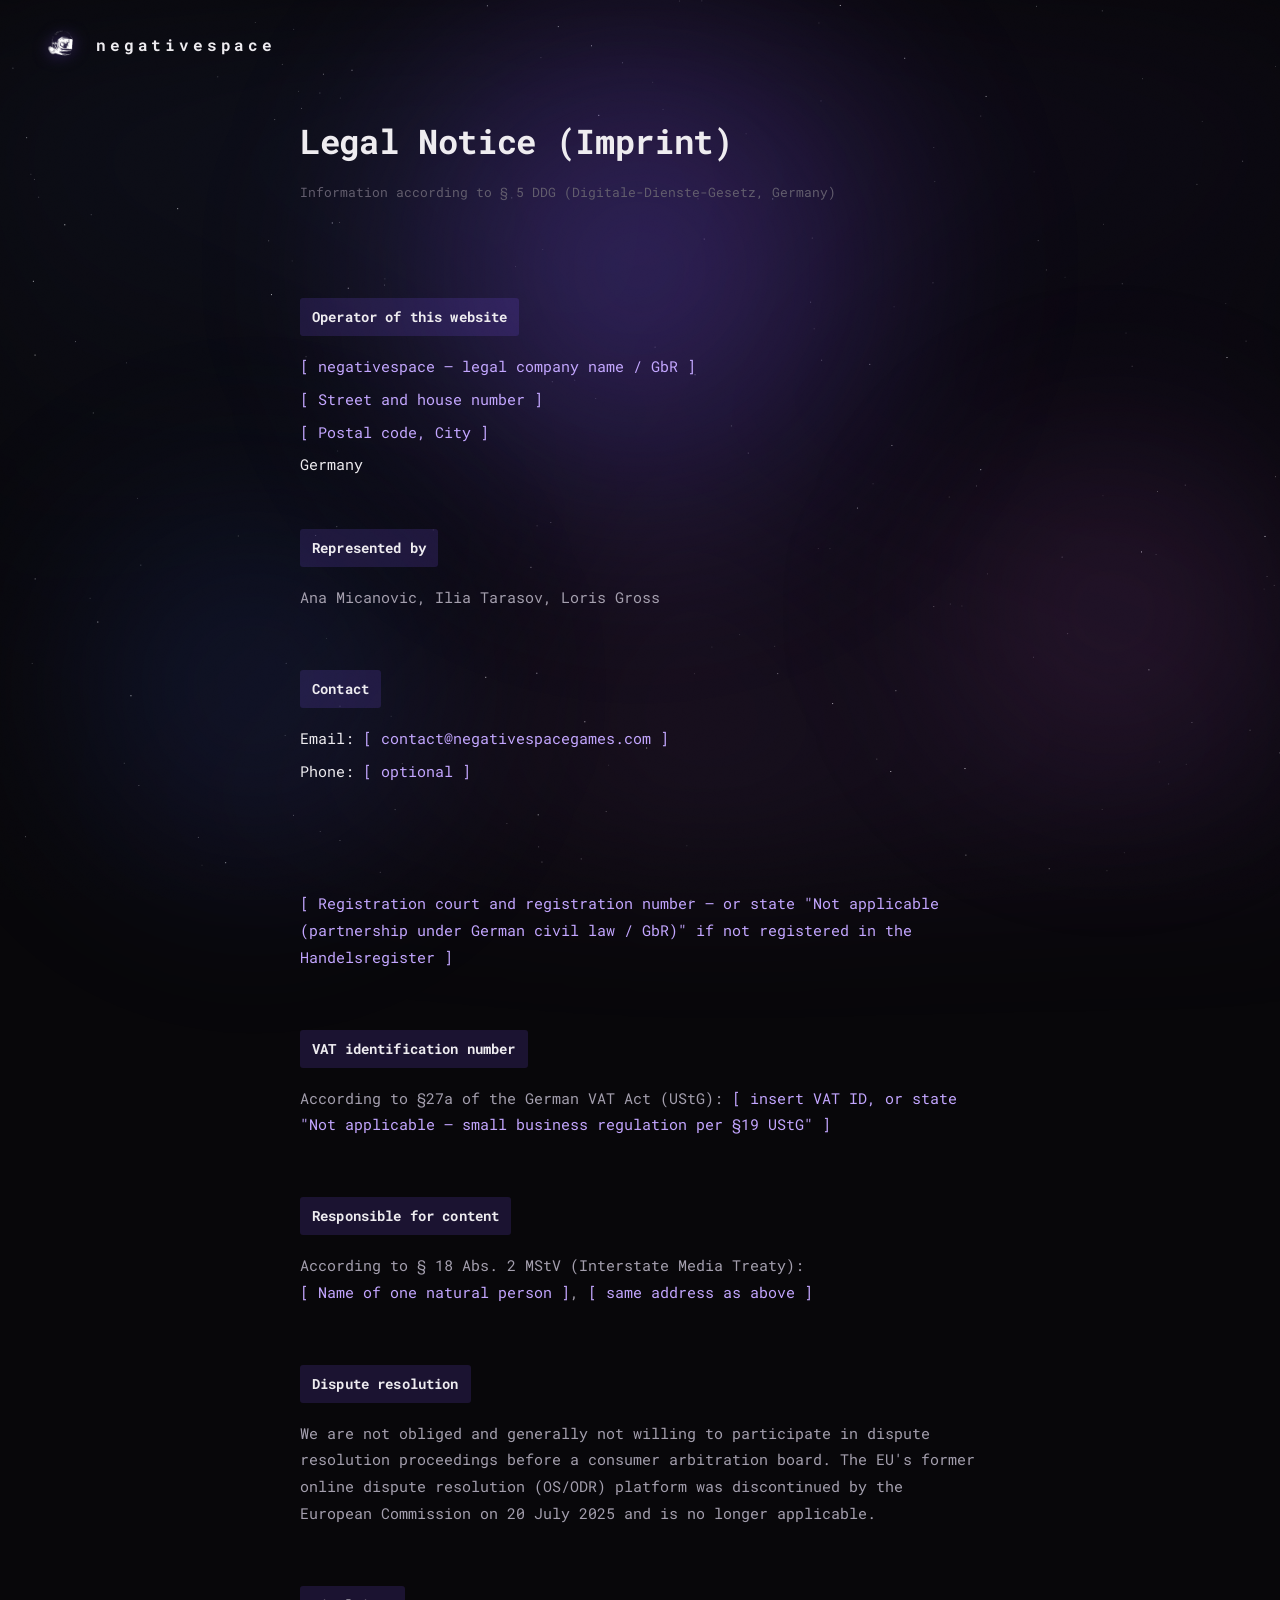
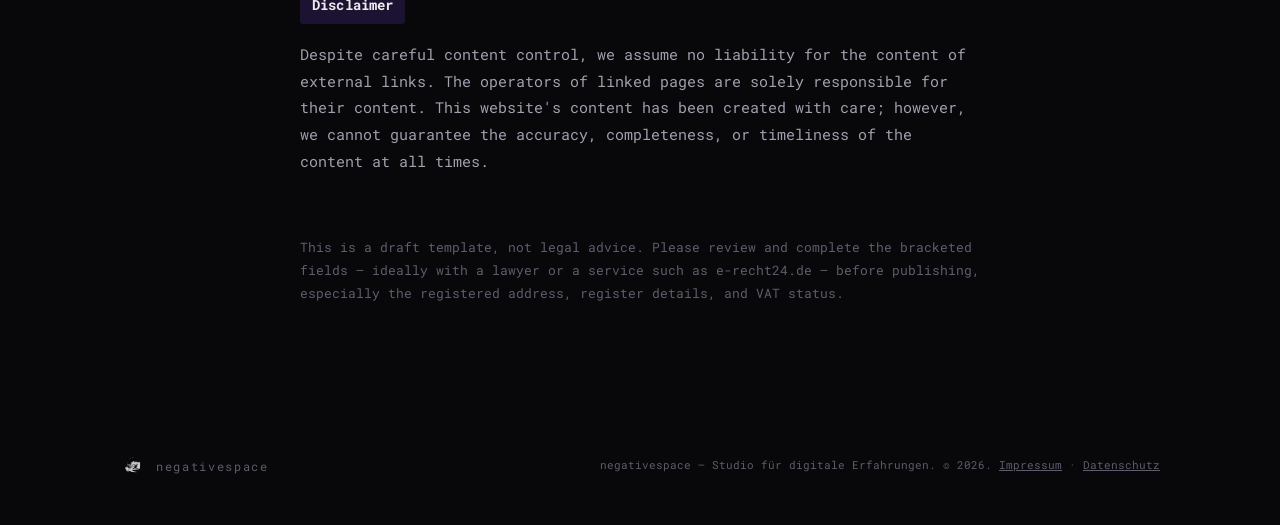
==== impressum.html @ ac044230 "legalized" ====
<!doctype html>
<html lang="en">
<head>
<meta charset="UTF-8">
<meta name="viewport" content="width=device-width, initial-scale=1.0">
<title>Legal Notice — negativespace</title>
<link rel="preconnect" href="https://fonts.googleapis.com">
<link href="https://fonts.googleapis.com/css2?family=Roboto+Mono:wght@400;500;700&display=swap" rel="stylesheet">
<link rel="stylesheet" href="assets/legal.css">
</head>
<body>
<div class="stars-a"></div>
<div class="stars-b" id="starsB"></div>
<div class="nebula-field" id="nebulaField">
  <div class="neb-swirl"></div>
  <div class="neb neb-1"></div>
  <div class="neb neb-2"></div>
  <div class="neb neb-3"></div>
</div>
<div class="grain"></div>

<nav>
  <a href="index.html" style="display:flex; align-items:center; gap:14px; text-decoration:none;">
    <img src="assets/negativespace-mark.webp" alt="negativespace mark">
    <span class="nav-word">negativespace</span>
  </a>
</nav>

<div class="wrap">
  <div class="page-title reveal">Legal Notice (Imprint)</div>
  <div class="page-sub reveal delay-1">Information according to § 5 DDG (Digitale-Dienste-Gesetz, Germany)</div>

  <div class="label reveal">Operator of this website</div>
  <div class="block"><span class="ph">[ negativespace — legal company name / GbR ]</span></div>
  <div class="block"><span class="ph">[ Street and house number ]</span></div>
  <div class="block"><span class="ph">[ Postal code, City ]</span></div>
  <div class="block">Germany</div>

  <div class="label reveal">Represented by</div>
  <p>Ana Micanovic, Ilia Tarasov, Loris Gross</p>

  <div class="label reveal">Contact</div>
  <div class="block">Email: <span class="ph">[ contact@negativespacegames.com ]</span></div>
  <div class="block">Phone: <span class="ph">[ optional ]</span></div>

  <div class="label reveal">Commercial register</div>
  <p><span class="ph">[ Registration court and registration number — or state "Not applicable (partnership under German civil law / GbR)" if not registered in the Handelsregister ]</span></p>

  <div class="label reveal">VAT identification number</div>
  <p>According to §27a of the German VAT Act (UStG): <span class="ph">[ insert VAT ID, or state "Not applicable — small business regulation per §19 UStG" ]</span></p>

  <div class="label reveal">Responsible for content</div>
  <p>According to § 18 Abs. 2 MStV (Interstate Media Treaty):<br>
  <span class="ph">[ Name of one natural person ]</span>, <span class="ph">[ same address as above ]</span></p>

  <div class="label reveal">Dispute resolution</div>
  <p>We are not obliged and generally not willing to participate in dispute resolution proceedings before a consumer arbitration board. The EU's former online dispute resolution (OS/ODR) platform was discontinued by the European Commission on 20 July 2025 and is no longer applicable.</p>

  <div class="label reveal">Disclaimer</div>
  <p>Despite careful content control, we assume no liability for the content of external links. The operators of linked pages are solely responsible for their content. This website's content has been created with care; however, we cannot guarantee the accuracy, completeness, or timeliness of the content at all times.</p>

  <p class="faint" style="margin-top:60px;">This is a draft template, not legal advice. Please review and complete the bracketed fields — ideally with a lawyer or a service such as e-recht24.de — before publishing, especially the registered address, register details, and VAT status.</p>
</div>

<footer>
  <div class="footer-mark">
    <img src="assets/negativespace-mark.webp" alt="negativespace">
    <span class="footer-word">negativespace</span>
  </div>
  <div class="footer-legal">negativespace — Studio für digitale Erfahrungen. © 2026. <a href="impressum.html">Impressum</a> · <a href="datenschutz.html">Datenschutz</a></div>
</footer>

<script>
(function(){
  var reduced = window.matchMedia('(prefers-reduced-motion: reduce)').matches;
  var starsB = document.getElementById('starsB');
  var nebula = document.getElementById('nebulaField');
  var ticking = false;

  function onScroll(){
    if (reduced) return;
    var y = window.scrollY || window.pageYOffset;
    if (starsB) starsB.style.transform = 'translateY(' + (y * 0.04) + 'px)';
    if (nebula) nebula.style.transform = 'translateY(' + (y * -0.03) + 'px)';
    ticking = false;
  }
  window.addEventListener('scroll', function(){
    if (!ticking){ window.requestAnimationFrame(onScroll); ticking = true; }
  }, { passive: true });

  var revealEls = document.querySelectorAll('.reveal');
  if ('IntersectionObserver' in window && !reduced){
    var io = new IntersectionObserver(function(entries){
      entries.forEach(function(entry){
        if (entry.isIntersecting){
          entry.target.classList.add('in-view');
          io.unobserve(entry.target);
        }
      });
    }, { threshold: 0.1, rootMargin: '0px 0px -40px 0px' });
    revealEls.forEach(function(el){ io.observe(el); });
  } else {
    revealEls.forEach(function(el){ el.classList.add('in-view'); });
  }
})();
</script>

</body>
</html>
---- assets/legal.css ----
:root{
  --void:#08070a;
  --ink:#eeecf0;
  --ink-dim:#a49fae;
  --ink-faint:#615c6c;
  --signal:#8657ff;
  --signal-2:#c3a6ff;
  --signal-bg: rgba(134,87,255,0.16);
  --font-mono: 'Roboto Mono', monospace;
}

*{ box-sizing:border-box; }
html{ scroll-behavior:smooth; }
body{
  margin:0;
  background:var(--void);
  color:var(--ink);
  font-family:var(--font-mono);
  line-height:1.85;
  font-size:14.5px;
  -webkit-font-smoothing:antialiased;
  overflow-x:hidden;
  position:relative;
}

/* ---------- ambient space layers: identical to index.html, fixed = present behind everything ---------- */
.stars-a, .stars-b{
  position:fixed; inset:0; z-index:0; pointer-events:none; width:1px; height:1px;
}
.stars-a{ box-shadow:63.94vw 2.5vh rgba(255,255,255,0.35), 22.32vw 73.65vh rgba(255,255,255,0.49), 89.22vw 8.69vh rgba(255,255,255,0.4), 2.98vw 21.86vh rgba(255,255,255,0.43), 2.65vw 19.88vh rgba(255,255,255,0.48), 54.49vw 22.04vh rgba(255,255,255,0.46), 80.94vw 0.65vh rgba(255,255,255,0.53), 69.81vw 34.03vh rgba(255,255,255,0.3), 95.72vw 33.66vh rgba(255,255,255,0.28), 9.67vw 84.75vh rgba(255,255,255,0.46), 80.71vw 72.97vh rgba(255,255,255,0.44), 97.31vw 37.85vh rgba(255,255,255,0.44), 82.94vw 61.85vh rgba(255,255,255,0.55), 57.74vw 70.46vh rgba(255,255,255,0.27), 22.79vw 28.94vh rgba(255,255,255,0.28), 23.28vw 10.1vh rgba(255,255,255,0.35), 63.57vw 36.48vh rgba(255,255,255,0.38), 20.95vw 26.7vh rgba(255,255,255,0.58), 64.8vw 60.91vh rgba(255,255,255,0.31), 72.91vw 16.34vh rgba(255,255,255,0.38), 98.95vw 64.0vh rgba(255,255,255,0.44), 68.46vw 84.29vh rgba(255,255,255,0.52), 22.9vw 3.21vh rgba(255,255,255,0.36), 26.77vw 21.1vh rgba(255,255,255,0.58), 87.64vw 31.47vh rgba(255,255,255,0.48), 39.56vw 91.45vh rgba(255,255,255,0.41), 26.49vw 24.66vh rgba(255,255,255,0.45), 26.27vw 58.46vh rgba(255,255,255,0.56), 39.94vw 21.93vh rgba(255,255,255,0.6), 50.95vw 9.09vh rgba(255,255,255,0.27), 10.96vw 62.74vh rgba(255,255,255,0.53), 42.22vw 6.35vh rgba(255,255,255,0.38), 99.61vw 52.91vh rgba(255,255,255,0.59), 86.08vw 1.15vh rgba(255,255,255,0.5), 68.17vw 53.7vh rgba(255,255,255,0.34), 64.1vw 11.16vh rgba(255,255,255,0.4), 45.37vw 95.38vh rgba(255,255,255,0.56), 26.34vw 50.06vh rgba(255,255,255,0.31), 91.26vw 87.05vh rgba(255,255,255,0.35), 63.89vw 60.9vh rgba(255,255,255,0.3), 76.25vw 53.94vh rgba(255,255,255,0.52), 53.04vw 0.06vh rgba(255,255,255,0.36), 1.95vw 92.91vh rgba(255,255,255,0.56), 83.17vw 30.75vh rgba(255,255,255,0.27), 87.8vw 94.69vh rgba(255,255,255,0.28), 48.6vw 6.92vh rgba(255,255,255,0.52), 76.58vw 12.84vh rgba(255,255,255,0.42), 54.98vw 26.51vh rgba(255,255,255,0.56), 42.31vw 21.18vh rgba(255,255,255,0.44), 72.99vw 20.12vh rgba(255,255,255,0.36), 99.51vw 64.99vh rgba(255,255,255,0.4), 51.76vw 12.1vh rgba(255,255,255,0.33), 33.81vw 58.83vh rgba(255,255,255,0.33), 22.02vw 7.1vh rgba(255,255,255,0.47), 22.89vw 90.54vh rgba(255,255,255,0.55), 7.09vw 23.8vh rgba(255,255,255,0.48), 21.42vw 13.23vh rgba(255,255,255,0.58), 57.1vw 47.27vh rgba(255,255,255,0.52), 80.75vw 19.04vh rgba(255,255,255,0.28), 43.11vw 42.36vh rgba(255,255,255,0.41), 72.91vw 67.34vh rgba(255,255,255,0.59), 9.84vw 40.26vh rgba(255,255,255,0.37), 86.17vw 24.87vh rgba(255,255,255,0.32), 44.86vw 42.19vh rgba(255,255,255,0.35), 24.98vw 92.33vh rgba(255,255,255,0.41), 86.13vw 55.03vh rgba(255,255,255,0.27), 99.93vw 83.6vh rgba(255,255,255,0.59), 92.64vw 84.87vh rgba(255,255,255,0.31), 48.56vw 21.37vh rgba(255,255,255,0.39), 5.86vw 37.9vh rgba(255,255,255,0.59), 26.52vw 78.41vh rgba(255,255,255,0.41), 42.3vw 95.73vh rgba(255,255,255,0.6), 55.58vw 71.84vh rgba(255,255,255,0.3), 29.67vw 96.87vh rgba(255,255,255,0.45), 54.22vw 74.8vh rgba(255,255,255,0.27), 58.42vw 50.29vh rgba(255,255,255,0.55), 15.74vw 96.08vh rgba(255,255,255,0.28), 18.58vw 59.5vh rgba(255,255,255,0.49), 23.52vw 11.99vh rgba(255,255,255,0.56), 24.62vw 59.45vh rgba(255,255,255,0.47), 41.92vw 58.37vh rgba(255,255,255,0.43), 93.47vw 20.43vh rgba(255,255,255,0.5), 23.87vw 39.58vh rgba(255,255,255,0.49), 30.0vw 31.62vh rgba(255,255,255,0.51), 7.25vw 45.83vh rgba(255,255,255,0.6), 99.61vw 7.33vh rgba(255,255,255,0.32), 26.52vw 93.33vh rgba(255,255,255,0.56), 87.93vw 36.95vh rgba(255,255,255,0.31), 83.37vw 70.35vh rgba(255,255,255,0.46), 98.72vw 65.4vh rgba(255,255,255,0.25), 81.71vw 29.94vh rgba(255,255,255,0.48), 93.89vw 13.43vh rgba(255,255,255,0.29), 10.7vw 55.32vh rgba(255,255,255,0.35), 60.48vw 71.76vh rgba(255,255,255,0.32), 63.42vw 26.4vh rgba(255,255,255,0.42), 90.53vw 84.61vh rgba(255,255,255,0.28), 42.36vw 27.67vh rgba(255,255,255,0.25), 77.11vw 63.71vh rgba(255,255,255,0.34), 74.12vw 55.17vh rgba(255,255,255,0.4), 0.97vw 7.52vh rgba(255,255,255,0.56), 90.39vw 54.56vh rgba(255,255,255,0.54), 58.25vw 14.81vh rgba(255,255,255,0.29), 30.83vw 89.9vh rgba(255,255,255,0.53), 86.07vw 89.89vh rgba(255,255,255,0.32), 24.95vw 10.28vh rgba(255,255,255,0.52), 88.41vw 40.64vh rgba(255,255,255,0.47), 15.46vw 92.99vh rgba(255,255,255,0.55), 97.62vw 81.08vh rgba(255,255,255,0.56), 2.48vw 73.66vh rgba(255,255,255,0.37), 93.08vw 80.22vh rgba(255,255,255,0.55), 81.07vw 26.68vh rgba(255,255,255,0.53), 10.81vw 87.22vh rgba(255,255,255,0.55), 22.24vw 81.66vh rgba(255,255,255,0.41), 30.52vw 79.53vh rgba(255,255,255,0.33), 2.37vw 19.31vh rgba(255,255,255,0.36), 86.44vw 96.69vh rgba(255,255,255,0.35), 64.15vw 39.97vh rgba(255,255,255,0.59), 53.62vw 93.92vh rgba(255,255,255,0.29), 97.04vw 17.86vh rgba(255,255,255,0.59), 26.55vw 10.84vh rgba(255,255,255,0.4), 72.85vw 31.37vh rgba(255,255,255,0.46), 51.14vw 38.52vh rgba(255,255,255,0.45), 25.47vw 70.88vh rgba(255,255,255,0.25), 92.56vw 53.85vh rgba(255,255,255,0.5), 74.2vw 67.06vh rgba(255,255,255,0.38), 7.0vw 66.42vh rgba(255,255,255,0.37), 31.39vw 84.8vh rgba(255,255,255,0.5), 30.03vw 30.93vh rgba(255,255,255,0.39), 40.24vw 29.57vh rgba(255,255,255,0.29), 42.04vw 94.04vh rgba(255,255,255,0.49), 90.28vw 61.55vh rgba(255,255,255,0.36), 54.79vw 0.04vh rgba(255,255,255,0.35), 42.99vw 58.0vh rgba(255,255,255,0.48), 46.5vw 44.22vh rgba(255,255,255,0.32), 47.32vw 90.12vh rgba(255,255,255,0.53), 16.97vw 8.48vh rgba(255,255,255,0.43), 63.29vw 33.52vh rgba(255,255,255,0.54), 75.11vw 67.28vh rgba(255,255,255,0.33), 19.91vw 2.44vh rgba(255,255,255,0.34), 47.51vw 84.97vh rgba(255,255,255,0.28); opacity:0.55; }
.stars-b{ box-shadow:41.44vw 62.98vh rgba(255,255,255,0.59), 69.64vw 49.44vh rgba(255,255,255,0.61), 65.61vw 0.55vh rgba(255,255,255,0.84), 77.0vw 10.66vh rgba(255,255,255,0.69), 17.59vw 95.8vh rgba(255,255,255,0.73), 5.02vw 24.92vh rgba(255,255,255,0.88), 45.65vw 80.14vh rgba(255,255,255,0.8), 98.79vw 59.55vh rgba(255,255,255,0.93), 89.14vw 61.27vh rgba(255,255,255,0.82), 50.48vw 83.06vh rgba(255,255,255,0.75), 89.72vw 74.37vh rgba(255,255,255,0.71), 25.92vw 24.72vh rgba(255,255,255,0.79), 76.58vw 52.13vh rgba(255,255,255,0.78), 27.46vw 7.75vh rgba(255,255,255,0.63), 27.17vw 31.97vh rgba(255,255,255,0.74), 13.84vw 23.13vh rgba(255,255,255,0.81), 70.64vw 6.42vh rgba(255,255,255,0.68), 54.26vw 41.58vh rgba(255,255,255,0.59), 42.01vw 90.48vh rgba(255,255,255,0.76), 69.55vw 85.67vh rgba(255,255,255,0.84), 38.04vw 0.59vh rgba(255,255,255,0.66), 75.35vw 85.34vh rgba(255,255,255,0.93), 41.9vw 74.75vh rgba(255,255,255,0.75), 60.33vw 22.05vh rgba(255,255,255,0.6), 43.58vw 2.9vh rgba(255,255,255,0.65), 67.91vw 40.43vh rgba(255,255,255,0.57), 46.74vw 12.76vh rgba(255,255,255,0.78), 2.7vw 39.4vh rgba(255,255,255,0.75), 2.71vw 64.27vh rgba(255,255,255,0.56), 46.17vw 5.03vh rgba(255,255,255,0.67), 21.17vw 32.68vh rgba(255,255,255,0.84), 37.91vw 75.2vh rgba(255,255,255,0.87), 25.23vw 8.19vh rgba(255,255,255,0.51), 53.94vw 99.99vh rgba(255,255,255,0.66), 65.01vw 78.12vh rgba(255,255,255,0.79), 75.42vw 94.96vh rgba(255,255,255,0.59), 2.04vw 15.24vh rgba(255,255,255,0.56), 66.95vw 56.4vh rgba(255,255,255,0.6), 69.95vw 76.69vh rgba(255,255,255,0.58), 60.72vw 74.79vh rgba(255,255,255,0.55), 81.93vw 96.47vh rgba(255,255,255,0.55), 2.57vw 31.2vh rgba(255,255,255,0.8), 95.82vw 39.67vh rgba(255,255,255,0.82), 7.6vw 69.06vh rgba(255,255,255,0.78), 10.19vw 77.25vh rgba(255,255,255,0.88); opacity:0.85; animation:twinkle 7s ease-in-out infinite; will-change:transform; }
@keyframes twinkle{ 0%,100%{opacity:0.85;} 50%{opacity:0.35;} }

.nebula-field{ position:fixed; inset:-15%; z-index:0; pointer-events:none; will-change:transform; }
.neb{ position:absolute; border-radius:50%; filter:blur(70px); }
.neb-1{
  width:760px; height:760px; top:2%; left:50%; transform:translateX(-50%);
  background:radial-gradient(circle, rgba(134,87,255,0.30), transparent 65%);
  animation:drift-a 24s ease-in-out infinite;
}
.neb-2{
  width:560px; height:560px; bottom:6%; left:10%;
  background:radial-gradient(circle, rgba(70,110,255,0.15), transparent 70%);
  animation:drift-b 30s ease-in-out infinite;
}
.neb-3{
  width:520px; height:520px; bottom:14%; right:6%;
  background:radial-gradient(circle, rgba(210,90,220,0.13), transparent 70%);
  animation:drift-a 20s ease-in-out infinite reverse;
}
.neb-swirl{
  position:absolute; inset:14% 8%;
  background:conic-gradient(from 0deg at 50% 50%,
    rgba(134,87,255,0.09), rgba(70,50,180,0.03) 22%,
    rgba(200,110,255,0.09) 48%, transparent 68%,
    rgba(90,130,255,0.07) 88%, rgba(134,87,255,0.09));
  filter:blur(80px);
  mix-blend-mode:screen;
  animation:swirl 50s linear infinite;
}
@keyframes drift-a{ 0%,100%{ transform:translate(0,0) scale(1); } 50%{ transform:translate(3%,4%) scale(1.05); } }
@keyframes drift-b{ 0%,100%{ transform:translate(0,0) scale(1); } 50%{ transform:translate(-4%,-3%) scale(0.96); } }
@keyframes swirl{ from{ transform:rotate(0deg); } to{ transform:rotate(360deg); } }

.grain{
  position:fixed; inset:0; z-index:999; pointer-events:none;
  opacity:0.03; mix-blend-mode:overlay;
  background-image:url("data:image/svg+xml,%3Csvg xmlns='http://www.w3.org/2000/svg' width='120' height='120'%3E%3Cfilter id='n'%3E%3CfeTurbulence type='fractalNoise' baseFrequency='0.85' numOctaves='2' stitchTiles='stitch'/%3E%3C/filter%3E%3Crect width='100%25' height='100%25' filter='url(%23n)'/%3E%3C/svg%3E");
}

.wrap{ max-width:760px; margin:0 auto; padding:0 40px 100px; position:relative; z-index:2; }

/* ---------- nav (transparent, identical to index.html) ---------- */
nav{
  position:sticky; top:0; z-index:50;
  display:flex; align-items:center;
  gap:14px;
  padding:24px 40px;
  background:transparent;
}
nav img{ height:42px; width:auto; filter: drop-shadow(0 0 8px rgba(134,87,255,0.5)); }
.nav-word{
  font-family:var(--font-mono); font-size:16px; font-weight:700; letter-spacing:0.24em;
  color:var(--ink);
}
nav a{ text-decoration:none; }

a{ color:var(--signal-2); }

.page-title{
  position:relative; z-index:2;
  font-size:clamp(24px,4vw,34px); font-weight:700; margin:20px 0 8px; letter-spacing:-0.01em;
}
.page-sub{ position:relative; z-index:2; color:var(--ink-faint); font-size:12.5px; margin-bottom:50px; }

.label{
  font-family:var(--font-mono); font-weight:700; font-size:14px;
  display:inline-block; padding:6px 12px; margin:44px 0 18px;
  background:var(--signal-bg); color:var(--ink); border-radius:3px;
  letter-spacing:0.01em;
}
.label:first-of-type{ margin-top:0; }

p{ color:var(--ink-dim); margin:0 0 14px; }
.block{ margin-bottom:6px; color:var(--ink); }
.faint{ color:var(--ink-faint); font-size:12.5px; }
.ph{ color:var(--signal-2); }
ul{ color:var(--ink-dim); padding-left:20px; margin:0 0 14px; }
li{ margin-bottom:6px; }

/* scroll reveal — identical to index.html */
.reveal{ opacity:0; transform:translateY(26px); transition:opacity .8s ease, transform .8s ease; }
.reveal.in-view{ opacity:1; transform:translateY(0); }
.reveal.delay-1{ transition-delay:.08s; }
.reveal.delay-2{ transition-delay:.16s; }
.reveal.delay-3{ transition-delay:.24s; }

footer{
  padding:34px 0 46px; display:flex; align-items:center; justify-content:space-between;
  flex-wrap:wrap; gap:14px; max-width:1040px; margin:0 auto; position:relative; z-index:1;
}
.footer-mark{ display:flex; align-items:center; gap:10px; }
.footer-mark img{ height:26px; opacity:0.8; }
.footer-word{ font-family:var(--font-mono); font-size:12px; letter-spacing:0.14em; color:var(--ink-faint); }
.footer-legal{ font-family:var(--font-mono); font-size:10.5px; color:var(--ink-faint); }
.footer-legal a{ color:var(--ink-faint); }

@media (max-width:780px){
  .wrap{ padding:0 22px 70px; }
  nav{ padding:16px 22px; }
  nav img{ height:34px; }
  footer{ padding:30px 22px 40px; }
}

@media (prefers-reduced-motion: reduce){
  *, *::before, *::after{ animation-duration:0.001ms !important; animation-iteration-count:1 !important; transition-duration:0.001ms !important; }
}
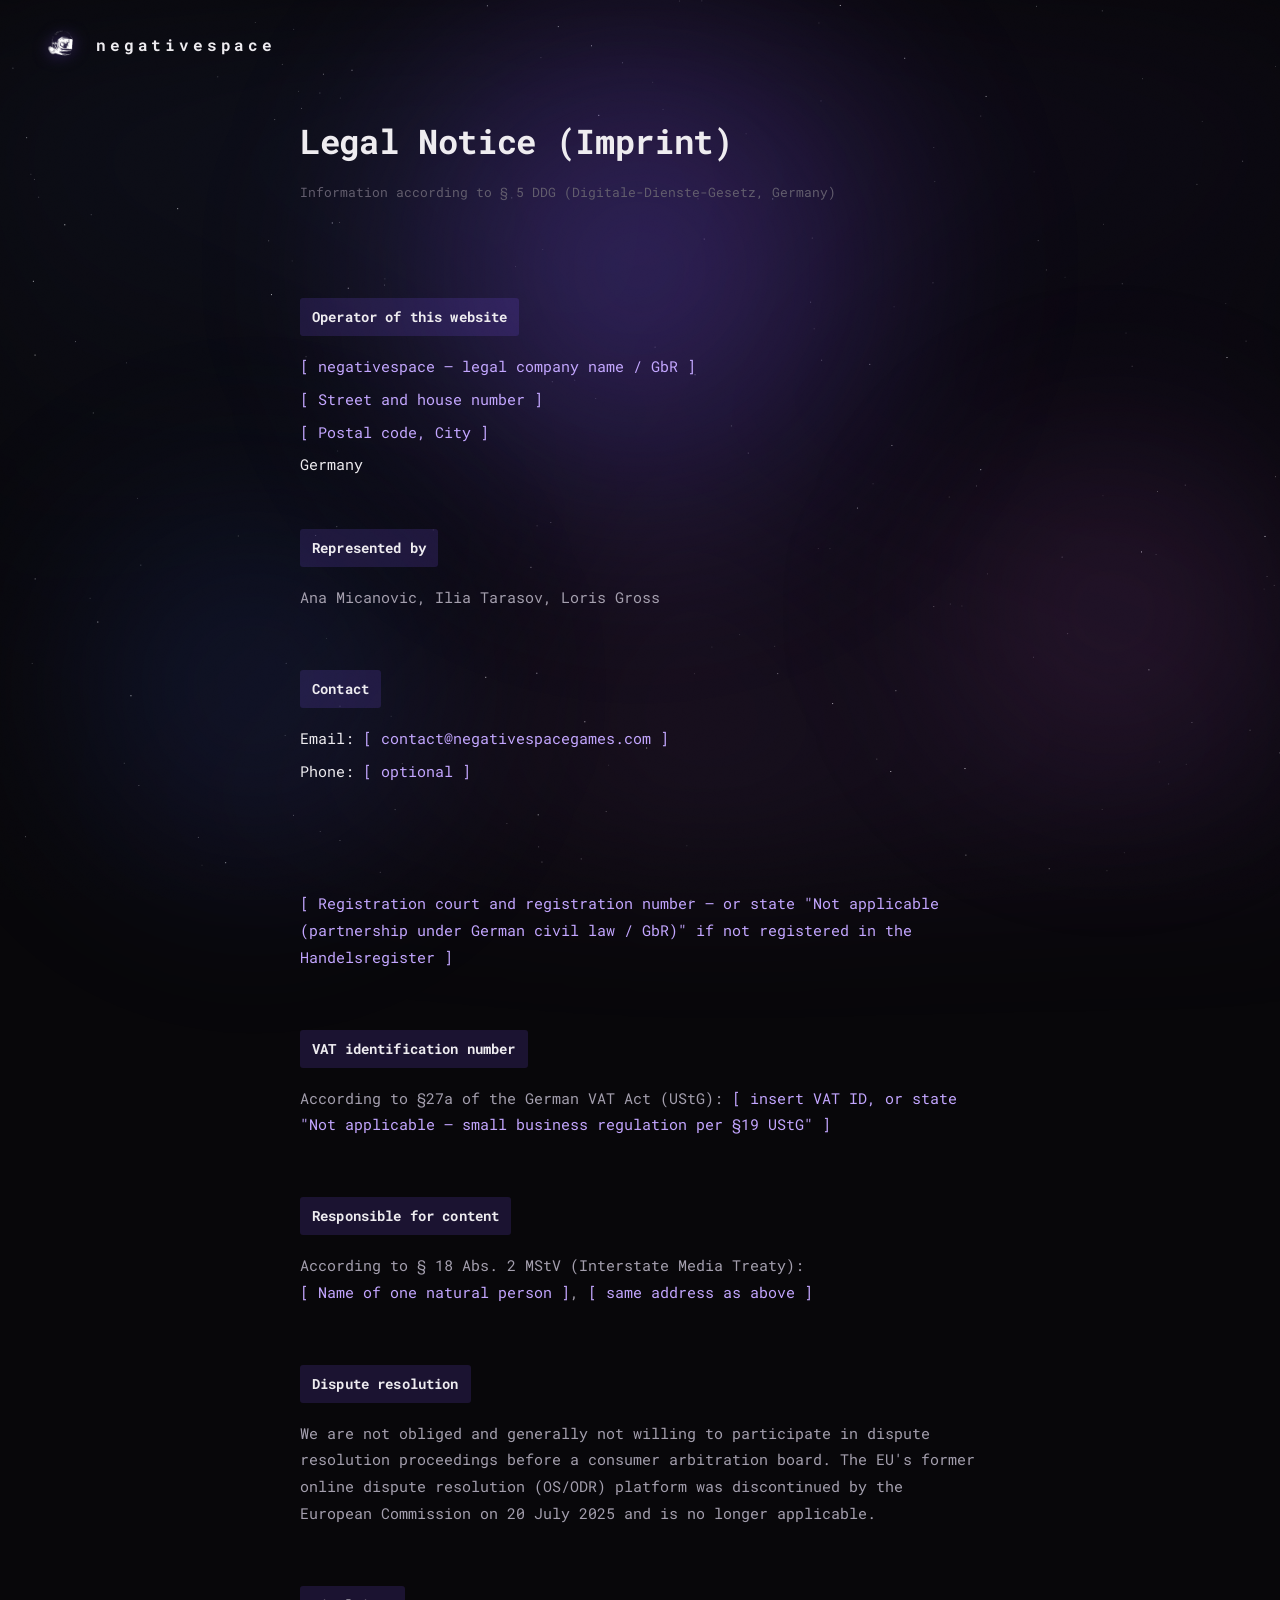
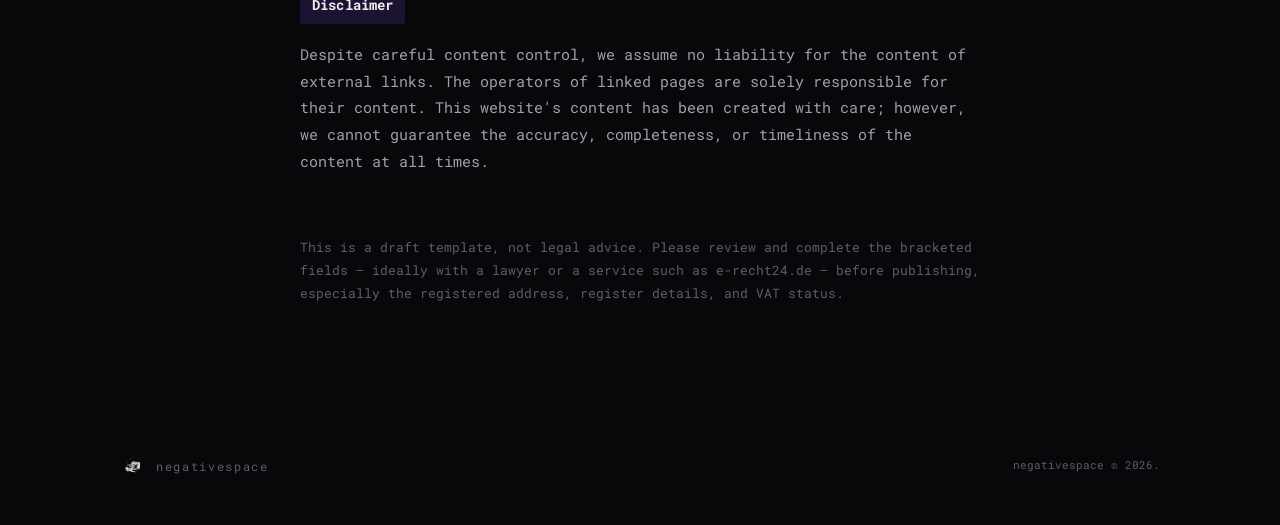
==== commit c3d9bfc2: "Update footer legal text in impressum.html Removed legal links from the footer in impressum.html." ====
--- a/impressum.html
+++ b/impressum.html
@@ -67,7 +67,7 @@
     <img src="assets/negativespace-mark.webp" alt="negativespace">
     <span class="footer-word">negativespace</span>
   </div>
-  <div class="footer-legal">negativespace — Studio für digitale Erfahrungen. © 2026. <a href="impressum.html">Impressum</a> · <a href="datenschutz.html">Datenschutz</a></div>
+  <div class="footer-legal">negativespace © 2026.</div>
 </footer>
 
 <script>
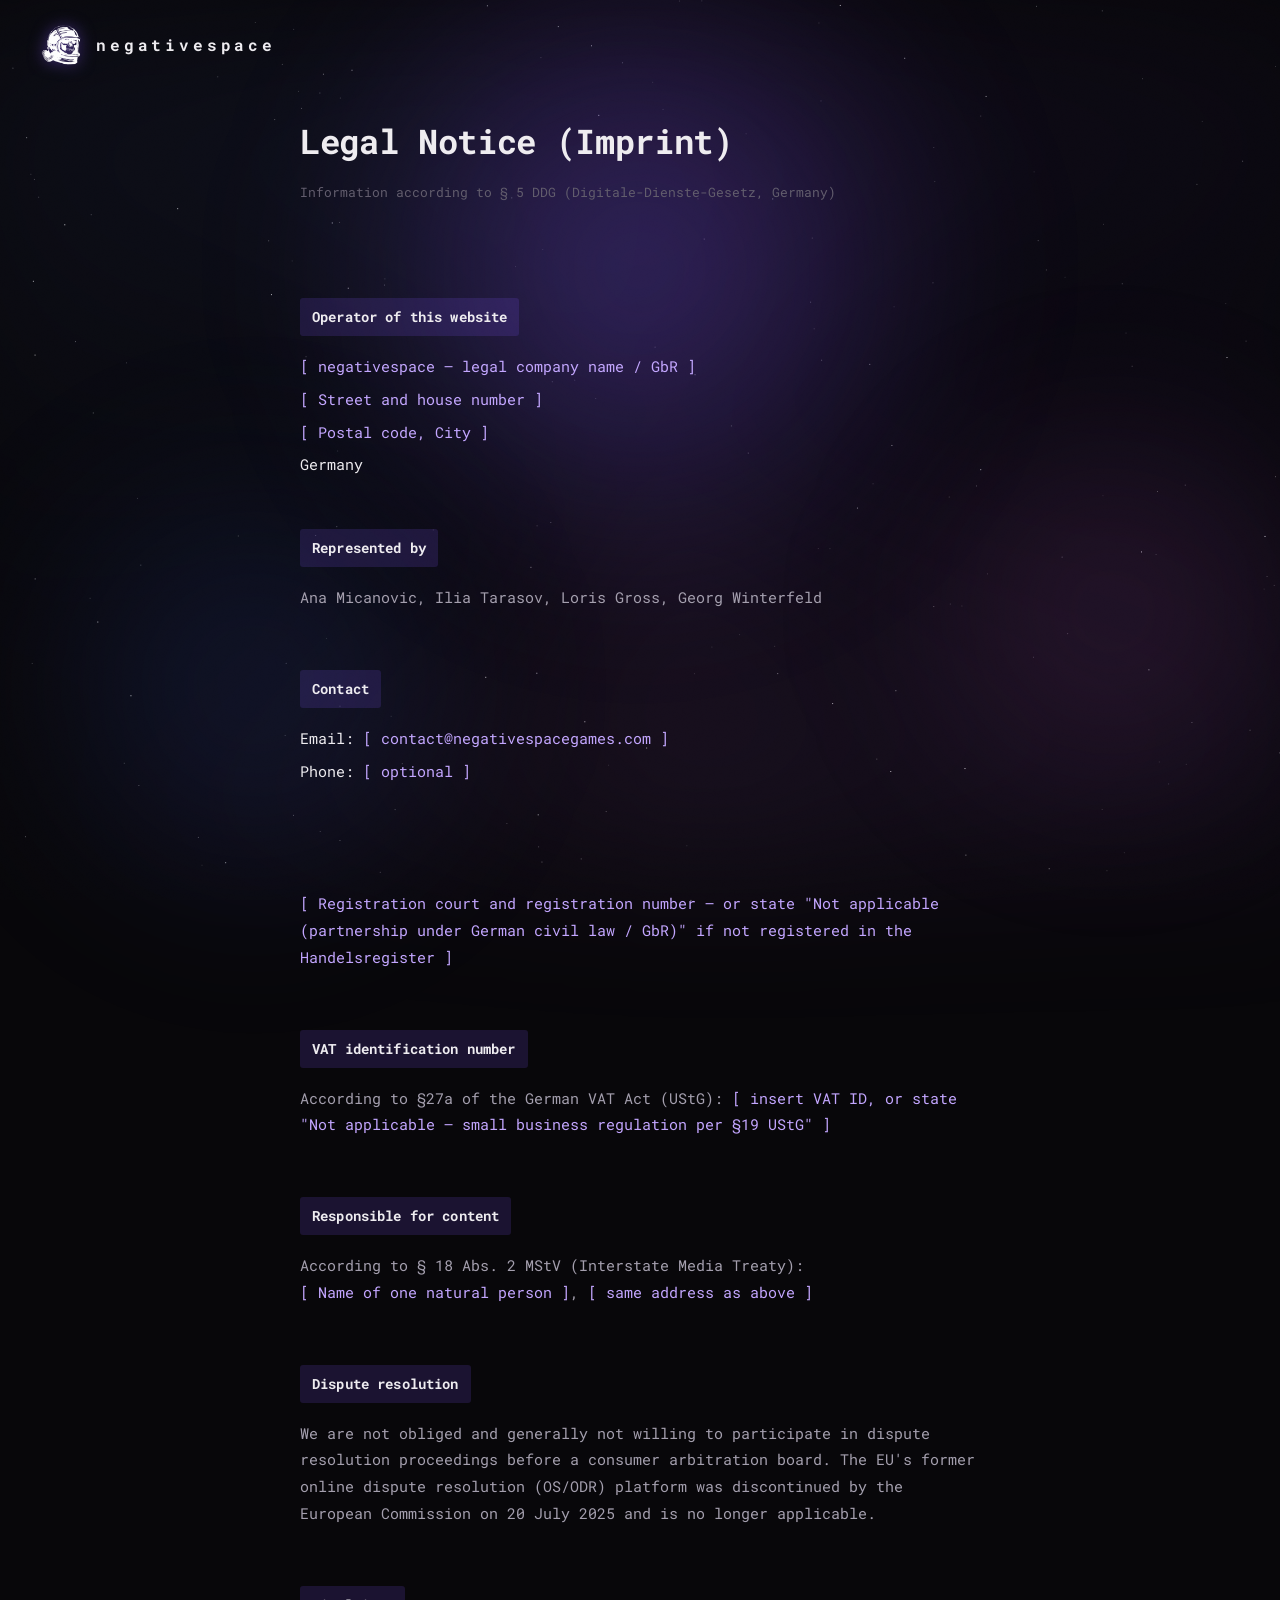
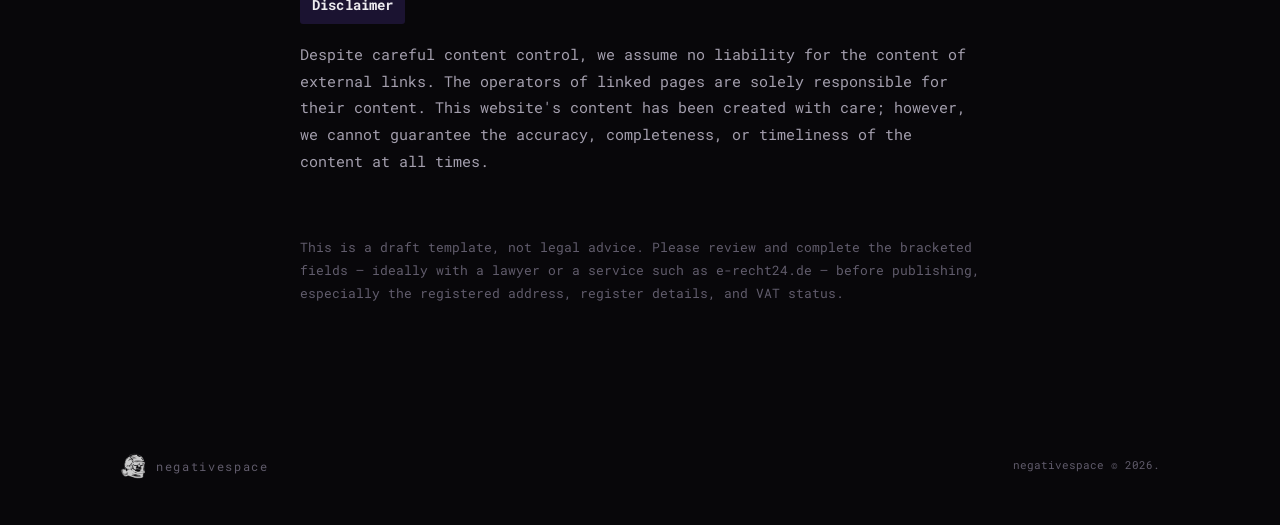
==== commit f1e783bf: "Add Georg Winterfeld to represented by section" ====
--- a/impressum.html
+++ b/impressum.html
@@ -37,7 +37,7 @@
   <div class="block">Germany</div>
 
   <div class="label reveal">Represented by</div>
-  <p>Ana Micanovic, Ilia Tarasov, Loris Gross</p>
+  <p>Ana Micanovic, Ilia Tarasov, Loris Gross, Georg Winterfeld</p>
 
   <div class="label reveal">Contact</div>
   <div class="block">Email: <span class="ph">[ contact@negativespacegames.com ]</span></div>
